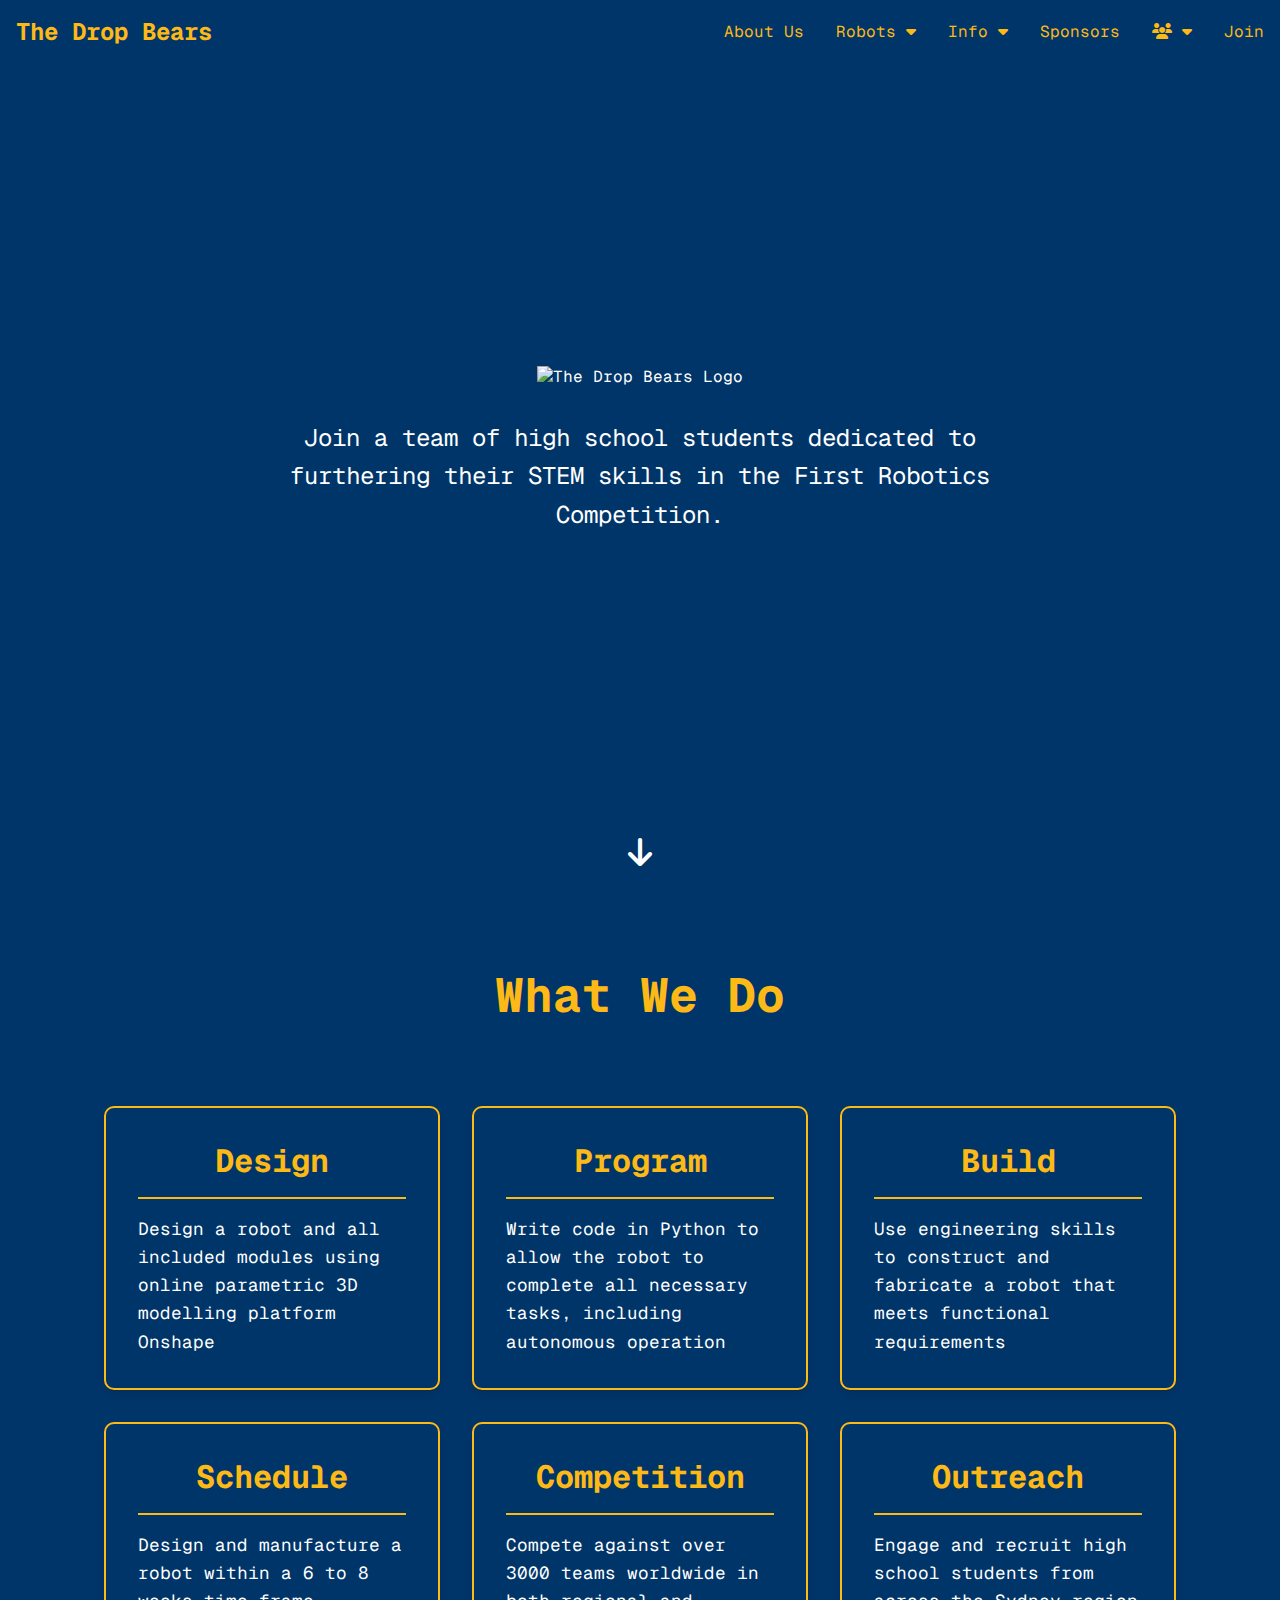
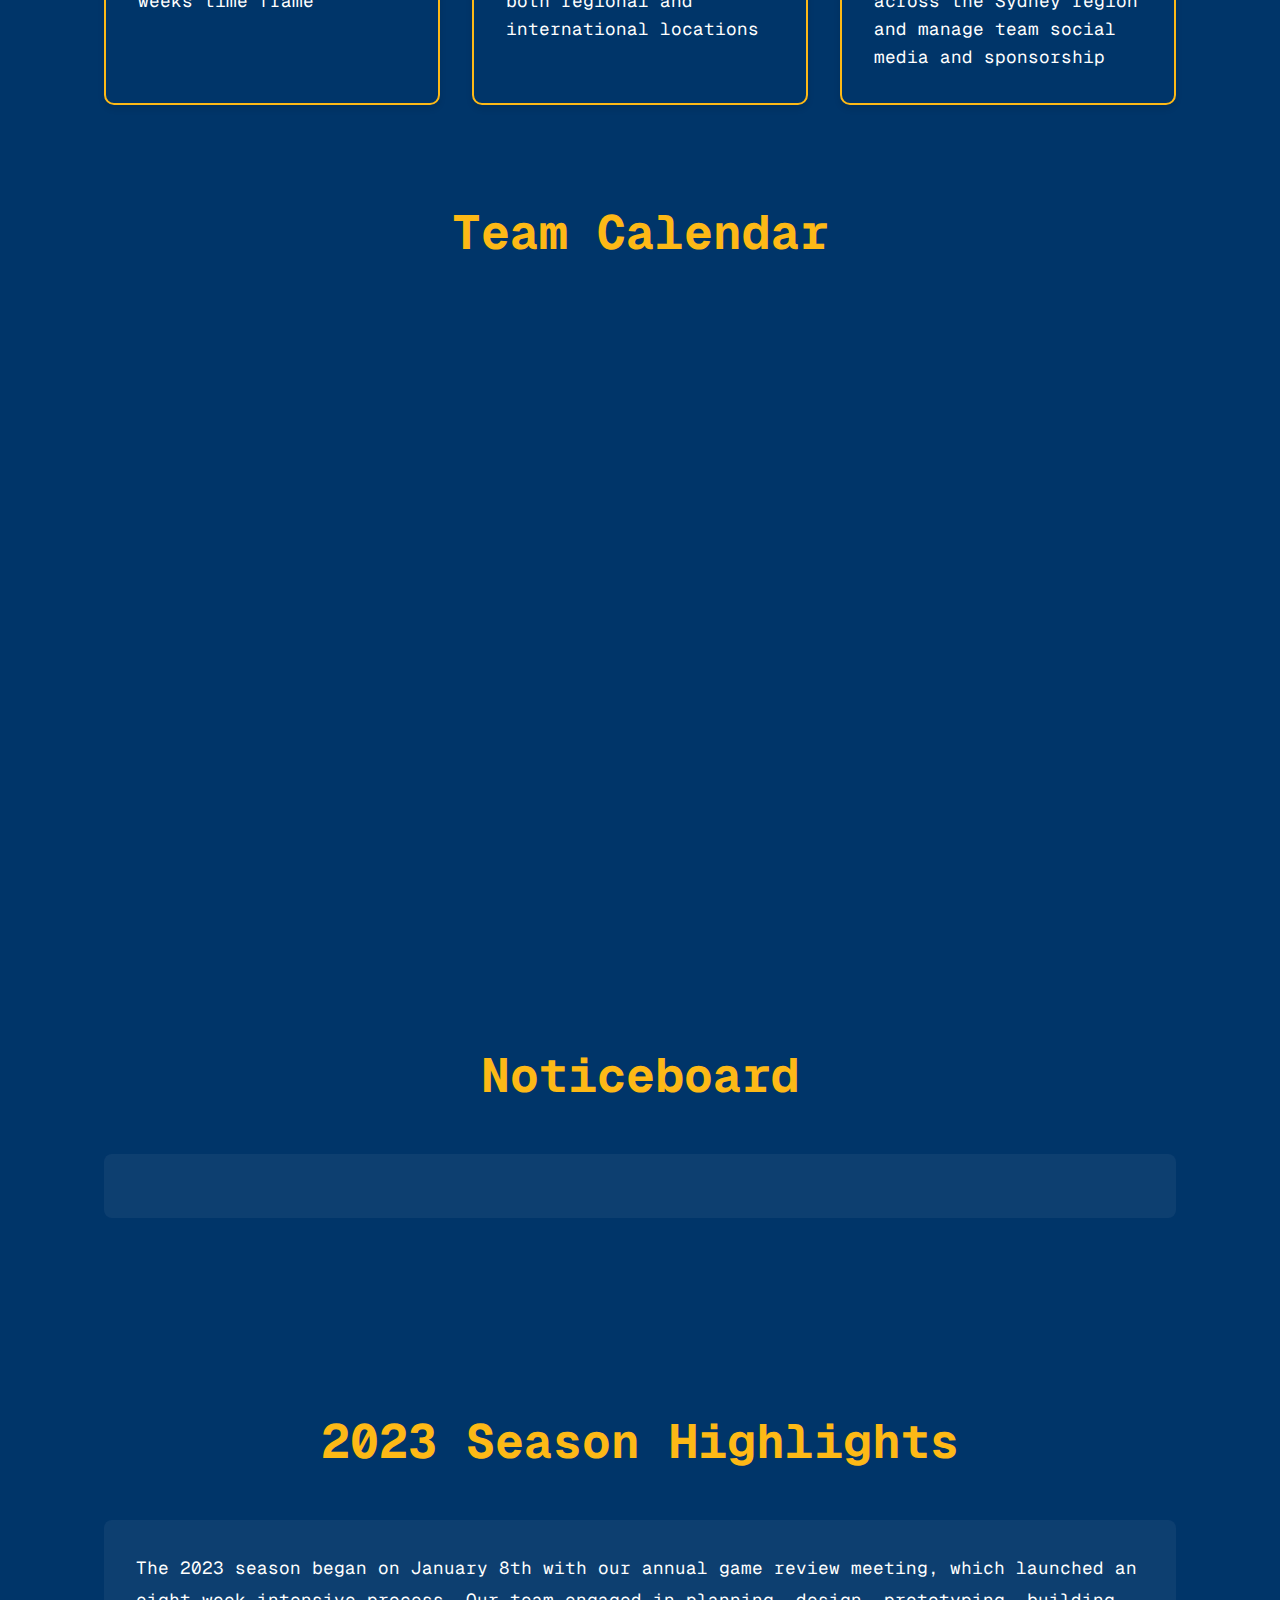
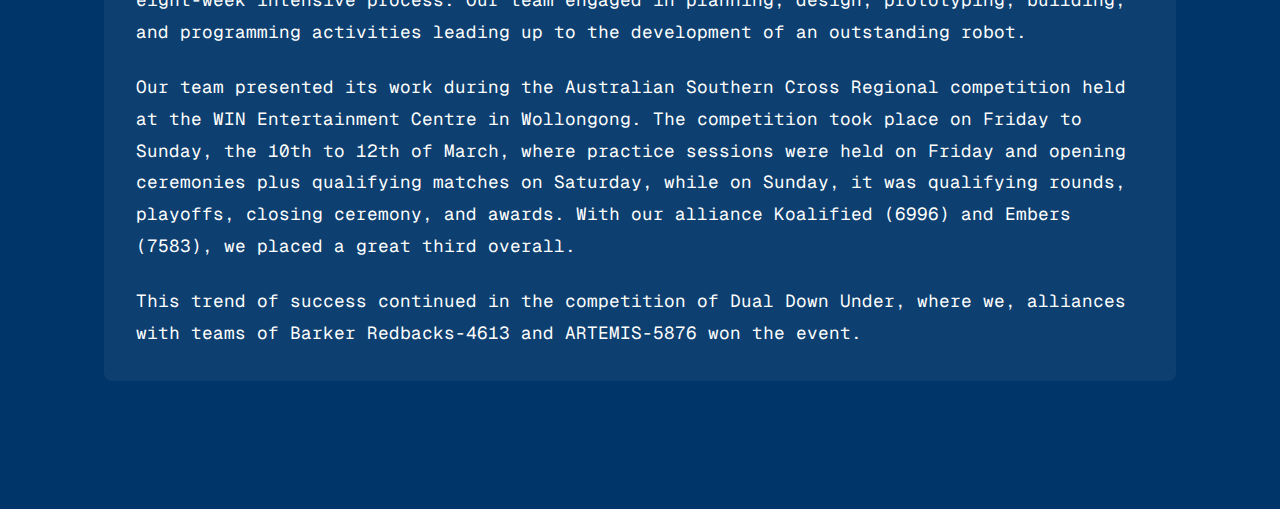
==== index.html @ f44d4fb9 "inital commit" ====
<!DOCTYPE html>
<html lang="en">
<head>
    <meta charset="UTF-8">
    <meta name="viewport" content="width=device-width, initial-scale=1.0">
    <title>The Drop Bears</title>
    <link href="https://fonts.googleapis.com/css2?family=Geist+Mono:wght@400;700&display=swap" rel="stylesheet">
    <link rel="stylesheet" href="https://cdnjs.cloudflare.com/ajax/libs/font-awesome/6.5.1/css/all.min.css">
    <link rel="stylesheet" href="styles.css">
</head>
<body>
    <nav>
        <a href="index.html" class="logo">The Drop Bears</a>
        <div class="hamburger">
            <span></span>
            <span></span>
            <span></span>
        </div>
        <ul class="nav-links">
            <li><a href="about/index.html">About Us</a></li>
            <li class="dropdown">
                <a href="robots/index.html">Robots <i class="fas fa-caret-down"></i></a>
                <div class="dropdown-content">
                    <a href="robots/index.html#current">Current</a>
                    <a href="robots/index.html#2024">2024</a>
                    <a href="robots/index.html#2023">2023</a>
                    <a href="robots/index.html#2020+2021">2020 + 2021</a>
                    <a href="robots/index.html#2019">2019</a>
                    <a href="robots/index.html#2018">2018</a>
                    <a href="robots/index.html#2017">2017</a>
                    <a href="robots/index.html#earlier">Earlier Robots</a>
                </div>
            </li>
            <li class="dropdown">
                <a href="javascript:void(0)">Info <i class="fas fa-caret-down"></i></a>
                <div class="dropdown-content">
                    <a href="resources/index.html">Resources</a>
                    <a href="wiki/index.html">Wiki</a>
                    <a href="noticeboard/index.html">Noticeboard</a>
                </div>
            </li>
            <li><a href="sponsors/index.html">Sponsors</a></li>
            <li class="dropdown">
                <a href="javascript:void(0)"><i class="fa-solid fa-users"></i> <i class="fas fa-caret-down"></i></a>
                <div class="dropdown-content">
                    <a href="https://www.instagram.com/frc_thedropbears/">Instagram</a>
                    <a href="https://www.youtube.com/c/thedropbears">YouTube</a>
                    <a href="https://github.com/thedropbears">GitHub</a>
                </div>
            </li>
            <li><a href="join/index.html">Join</a></li>
        </ul>
    </nav>

    <div class="hero">
        <div class="hero-content">
            <img src="https://res.cloudinary.com/dws8o7mce/image/upload/v1731898174/drop_bears_logo_qbsgzg.png" alt="The Drop Bears Logo" class="hero-logo">
            <p class="hero-subtitle">Join a team of high school students dedicated to furthering their STEM skills in the First Robotics Competition.</p>
        </div>
        <i class="fas fa-arrow-down scroll-arrow"></i>
    </div>

    <div class="content"> 

        <section class="what-we-do">
            <h1 class="section-title">What We Do</h1>
            <div class="what-we-do-content">
            <div class="what-we-do-grid">
            <div class="what-we-do-card">
                <h2>Design</h2>
                <hr>
                <p>Design a robot and all included modules using online parametric 3D modelling platform Onshape</p>
            </div>
            
            <div class="what-we-do-card">
                <h2>Program</h2>
                <hr>
                <p>Write code in Python to allow the robot to complete all necessary tasks, including autonomous operation</p>
            </div>
            
            <div class="what-we-do-card">
                <h2>Build</h2>
                <hr>
                <p>Use engineering skills to construct and fabricate a robot that meets functional requirements</p>
            </div>
            
            <div class="what-we-do-card">
                <h2>Schedule</h2>
                <hr>
                <p>Design and manufacture a robot within a 6 to 8 weeks time frame</p>
            </div>
            
            <div class="what-we-do-card">
                <h2>Competition</h2>
                <hr>
                <p>Compete against over 3000 teams worldwide in both regional and international locations</p>
            </div>
            
            <div class="what-we-do-card">
                <h2>Outreach</h2>
                <hr>
                <p>Engage and recruit high school students from across the Sydney region and manage team social media and sponsorship</p>
            </div>
            </div>
            </div>
        </section>

        <section class="calendar">
            <h1 class="section-title">Team Calendar</h1>
            <div class="calendar-content">
            <iframe 
                    src="https://calendar.google.com/calendar/embed?height=600&amp;wkst=2&amp;bgcolor=%23666666&amp;src=thedropbears.org.au_3b909umhsnqlm1teubd6iv6s3g%40group.calendar.google.com&amp;color=%238D6F47&amp;ctz=Australia%2FSydney" 
                    style="border-width:0" width="100%" height="600" frameborder="0" scrolling="no">
            </iframe>
            </div>
        </section>

        <section class="text-box">
            <h1 class="section-title">Noticeboard</h1>
            <div class="text-content">
                <!-- add noticeboard content loader script here -->
            </div>
        </section>

        <section class="text-box">
            <h1 class="section-title">2023 Season Highlights</h1>
            <div class="text-content">
                <p>The 2023 season began on January 8th with our annual game review meeting, which launched an eight-week intensive process. Our team engaged in planning, design, prototyping, building, and programming activities leading up to the development of an outstanding robot.</p>
                
                <p>Our team presented its work during the Australian Southern Cross Regional competition held at the WIN Entertainment Centre in Wollongong. The competition took place on Friday to Sunday, the 10th to 12th of March, where practice sessions were held on Friday and opening ceremonies plus qualifying matches on Saturday, while on Sunday, it was qualifying rounds, playoffs, closing ceremony, and awards. With our alliance Koalified (6996) and Embers (7583), we placed a great third overall.</p>
                
                <p>This trend of success continued in the competition of Dual Down Under, where we, alliances with teams of Barker Redbacks-4613 and ARTEMIS-5876 won the event.</p>
            </div>
        </section>

    </div>

    <script>
        window.addEventListener('scroll', function() {
            const nav = document.querySelector('nav');
            const arrow = document.querySelector('.scroll-arrow');
            
            if (window.scrollY > 50) {
                nav.classList.add('scrolled');
                arrow.classList.add('hidden');
            } else {
                nav.classList.remove('scrolled');
                arrow.classList.remove('hidden');
            }
        });

        document.querySelector('.scroll-arrow').addEventListener('click', function() {
            document.querySelector('.content').scrollIntoView({ behavior: 'smooth' });
        });

        // Add hamburger menu functionality
        const hamburger = document.querySelector('.hamburger');
        const navLinks = document.querySelector('.nav-links');

        hamburger.addEventListener('click', () => {
            hamburger.classList.toggle('active');
            navLinks.classList.toggle('active');
        });

        // Close menu when clicking outside
        document.addEventListener('click', (e) => {
            if (!hamburger.contains(e.target) && !navLinks.contains(e.target)) {
                hamburger.classList.remove('active');
                navLinks.classList.remove('active');
            }
        });

        // Close menu when clicking a link
        navLinks.querySelectorAll('a').forEach(link => {
            link.addEventListener('click', () => {
                hamburger.classList.remove('active');
                navLinks.classList.remove('active');
            });
        });
    </script>

</body>
</html>
---- styles.css ----
:root {
    --primary-bg: #003569;
    --accent-color: #FdB916;
}


* {
    margin: 0;
    padding: 0;
    box-sizing: border-box;
    font-family: 'Geist Mono', monospace;
}

body {
    background-color: var(--primary-bg);
    color: white;
}

/* Navigation Styles */
nav {
    background-color: var(--primary-bg);
    padding: 1rem;
    display: flex;
    justify-content: space-between;
    align-items: center;
    position: fixed;
    width: 100%;
    top: 0;
    z-index: 1000;
}

.logo {
    color: var(--accent-color);
    font-size: 1.5rem;
    font-weight: bold;
    text-decoration: none;
}

.nav-links {
    display: flex;
    gap: 2rem;
    list-style: none;
}

.nav-links a {
    color: var(--accent-color);
    text-decoration: none;
    transition: opacity 0.3s;
}

/* Content Wrapper */
.content-wrapper {
    padding: 6rem 2rem 2rem;
    max-width: 1200px;
    margin: 0 auto;
}

/* Form Styles */
.form-group {
    margin-bottom: 1rem;
}

input, select, textarea {
    width: 100%;
    padding: 0.5rem;
    margin-top: 0.5rem;
    background: #2a365a;
    border: 1px solid var(--accent-color);
    color: white;
}

button {
    background: var(--accent-color);
    color: var(--primary-bg);
    padding: 0.5rem 1rem;
    border: none;
    cursor: pointer;
}

/* Links */
a {
    color: var(--accent-color);
    text-decoration: none;
}

/* Sections */
section {
    margin-bottom: 2rem;
}

h1, h2 {
    margin-bottom: 1rem;
}

/* Grid Layout */
.what-we-do-grid {
    display: grid;
    grid-template-columns: repeat(auto-fit, minmax(300px, 1fr));
    gap: 2rem;
    padding: 2rem;
    max-width: 1400px;
    margin: 0 auto;
}

.what-we-do-card {
    background: var(--primary-bg);
    padding: 2rem;
    border-radius: 10px;
    border: 2px solid var(--accent-color);
    box-shadow: 0 4px 6px rgba(0, 0, 0, 0.1);
    transition: transform 0.3s ease;
}

.what-we-do-card h2 {
    color: var(--accent-color);
    font-size: 2rem;
    margin-bottom: 1rem;
    text-align: center;
}

.what-we-do-card hr {
    border: none;
    height: 2px;
    background-color: var(--accent-color);
    margin: 1rem 0;
}

.what-we-do-card p {
    font-size: 1.1rem;
    line-height: 1.6;
}

/* Add main heading style */
.section-title {
    color: var(--accent-color);
    font-size: 3rem;
    text-align: center;
    margin-bottom: 3rem;
    padding-top: 2rem;
}

/* Bouncing Arrow */
.scroll-arrow {
    position: absolute;
    bottom: 2rem;
    left: 50%;
    transform: translateX(-50%);
    color: white;
    font-size: 2rem;
    animation: bounce 2s infinite;
    cursor: pointer;
    transition: opacity 0.3s ease;
}

@keyframes bounce {
    0%, 20%, 50%, 80%, 100% {
        transform: translateY(0) translateX(-50%);
    }
    40% {
        transform: translateY(-30px) translateX(-50%);
    }
    60% {
        transform: translateY(-15px) translateX(-50%);
    }
}

.scroll-arrow.hidden {
    opacity: 0;
}

/* Team Grid Styles */
.team-grid {
    display: grid;
    grid-template-columns: repeat(2, 1fr);
    gap: 2rem;
    margin: 2rem 0;
}

.team-card {
    padding: 2rem;
    border: 2px solid var(--accent-color);
    border-radius: 8px;
}

.team-card h3 {
    color: var(--accent-color);
    font-size: 1.8rem;
    margin-bottom: 1.5rem;
    text-align: center;
}

.team-card ul {
    list-style-position: inside;
    margin: 1rem 0;
}

.team-card li {
    margin-bottom: 0.5rem;
    line-height: 1.6;
}

.team-card p {
    margin-bottom: 1rem;
    line-height: 1.6;
}

.team-box {
    display: flex;
    flex-direction: column;
}

/* Dropdown styles */
.dropdown {
    position: relative;
}

.dropdown-content {
    display: none;
    position: absolute;
    background-color: var(--primary-bg);
    min-width: 160px;
    box-shadow: 0 8px 16px rgba(0,0,0,0.2);
    z-index: 1;
    border: 1px solid var(--accent-color);
}

.dropdown-content a {
    color: var(--accent-color);
    padding: 12px 16px;
    display: block;
    text-decoration: none;
}

.dropdown-content a:hover {
    background-color: #2a365a;
}

.dropdown:hover .dropdown-content {
    display: block;
}

/* Hero Section */
.hero {
    height: 100vh;
    position: relative;
    display: flex;
    justify-content: center;
    align-items: center;
    text-align: center;
}

.hero::before {
    content: '';
    position: absolute;
    top: 0;
    left: 0;
    width: 100%;
    height: 100%;
    background-image: url('https://res.cloudinary.com/dws8o7mce/image/upload/v1731896207/Southern_Cross_Team_Photo_2023_tsqotb.jpg');
    background-size: cover;
    background-position: center;
    filter: blur(8px);
    -webkit-filter: blur(8px);
    z-index: -1;
}

.hero-content {
    z-index: 1;
    padding: 2rem;
}

.hero-title {
    font-size: 4.5rem;
    color: white;
    margin-bottom: 1.5rem;
    font-weight: bold;
}

.hero-subtitle {
    font-size: 1.5rem;
    color: white;
    max-width: 800px;
    line-height: 1.6;
}

/* Content Section */
.content {
    padding: 2rem;
    max-width: 1200px;
    margin: 0 auto;
}

/* Hero Logo */
.hero-logo {
    max-width: 500px;
    width: 100%;
    height: auto;
    margin-bottom: 2rem;
}

/* Navigation hover effect */
.nav-links a:hover {
    opacity: 0.8;
}

/* Navigation shadow on scroll */
nav.scrolled {
    box-shadow: 0 2px 10px rgba(0,0,0,0.3);
}

/* Season Highlights Section */
.text-box {
    padding: 4rem 2rem;
    max-width: 1200px;
    margin: 0 auto;
}

.text-content, .leadership-content {
    background-color: rgba(255, 255, 255, 0.05);
    padding: 2rem;
    border-radius: 8px;
    margin: 2rem 0;
}

.text-content p, .leadership-content p {
    margin-bottom: 1.5rem;
    line-height: 1.8;
    font-size: 1.1rem;
}

.text-content p:last-child, .leadership-content p:last-child {
    margin-bottom: 0;
}

.section-subtitle {
    color: var(--accent-color);
    font-size: 2rem;
    margin: 3rem 0 1.5rem;
}

.google-form-container {
    width: 100%;
    max-width: 640px;
    margin: 0 auto;
    padding: 20px 0;
}

.google-form-container iframe {
    width: 100%;
    max-width: 640px;
    margin: 0 auto;
    display: block;
}

/* Hamburger Menu Styles */
.hamburger {
    display: none;
    flex-direction: column;
    cursor: pointer;
    padding: 10px;
}

.hamburger span {
    width: 25px;
    height: 3px;
    background-color: var(--accent-color);
    margin: 2px 0;
    transition: 0.4s;
}

/* Mobile Navigation Styles */
@media screen and (max-width: 768px) {
    .hamburger {
        display: flex;
    }

    .nav-links {
        display: none;
        position: absolute;
        top: 100%;
        left: 0;
        right: 0;
        flex-direction: column;
        background-color: var(--primary-bg);
        padding: 1rem;
        gap: 1rem;
        border-top: 1px solid var(--accent-color);
    }

    .nav-links.active {
        display: flex;
    }

    /* Adjust dropdown positioning for mobile */
    .dropdown-content {
        position: static;
        width: 100%;
        box-shadow: none;
        border: none;
        background-color: transparent;
        padding-left: 1rem;
    }

    .dropdown-content a {
        padding: 0.5rem 1rem;
    }

    /* Hamburger animation classes */
    .hamburger.active span:nth-child(1) {
        transform: rotate(-45deg) translate(-5px, 6px);
    }

    .hamburger.active span:nth-child(2) {
        opacity: 0;
    }

    .hamburger.active span:nth-child(3) {
        transform: rotate(45deg) translate(-5px, -6px);
    }
}

.sponsor-grid {
    display: grid;
    grid-template-columns: repeat(auto-fit, minmax(300px, 1fr));
    gap: 2rem;
    padding: 2rem 0;
}

.sponsor-card {
    background: var(--primary-bg);
    border: 2px solid var(--accent-color);
    box-shadow: none;
    border-radius: 8px;
    padding: 2rem;
}

.sponsor-card h3 {
    color: var(--accent-color);
    margin-bottom: 1rem;
}

.sponsor-card p {
    color: #ffffff;
    margin-bottom: 1rem;
    line-height: 1.6;
}

.sponsor-logo {
    background: #ffffff;
    padding: 1rem;
    border-radius: 4px;
    margin-bottom: 1.5rem;
    display: flex;
    justify-content: center;
    align-items: center;
    position: relative;
}

.sponsor-logo::after {
    content: '\f08e';  /* Font Awesome unicode for fa-up-right-from-square */
    font-family: 'Font Awesome 6 Free';
    font-weight: 900;
    position: absolute;
    top: 0.5rem;
    right: 0.5rem;
    font-size: 1rem;
    opacity: 0;
    transition: opacity 0.2s;
    color: var(--primary-bg);
}

.sponsor-logo:hover::after {
    opacity: 1;
}

.sponsor-logo img {
    max-width: 200px;
    height: auto;
    display: block;
}

.sponsor-card a {
    text-decoration: none;
    color: inherit;
    transition: opacity 0.2s;
}

.sponsor-card a:hover {
    opacity: 0.8;
}

.sponsor-card h3 a {
    color: var(--accent-color);
}

@media (min-width: 992px) {
    .sponsor-grid {
        justify-content: center;
    }
    
    .sponsor-grid:has(.sponsor-card:nth-child(1):last-child),
    .sponsor-grid:has(.sponsor-card:nth-child(2):last-child) {
        grid-template-columns: repeat(auto-fit, 300px);
    }
}
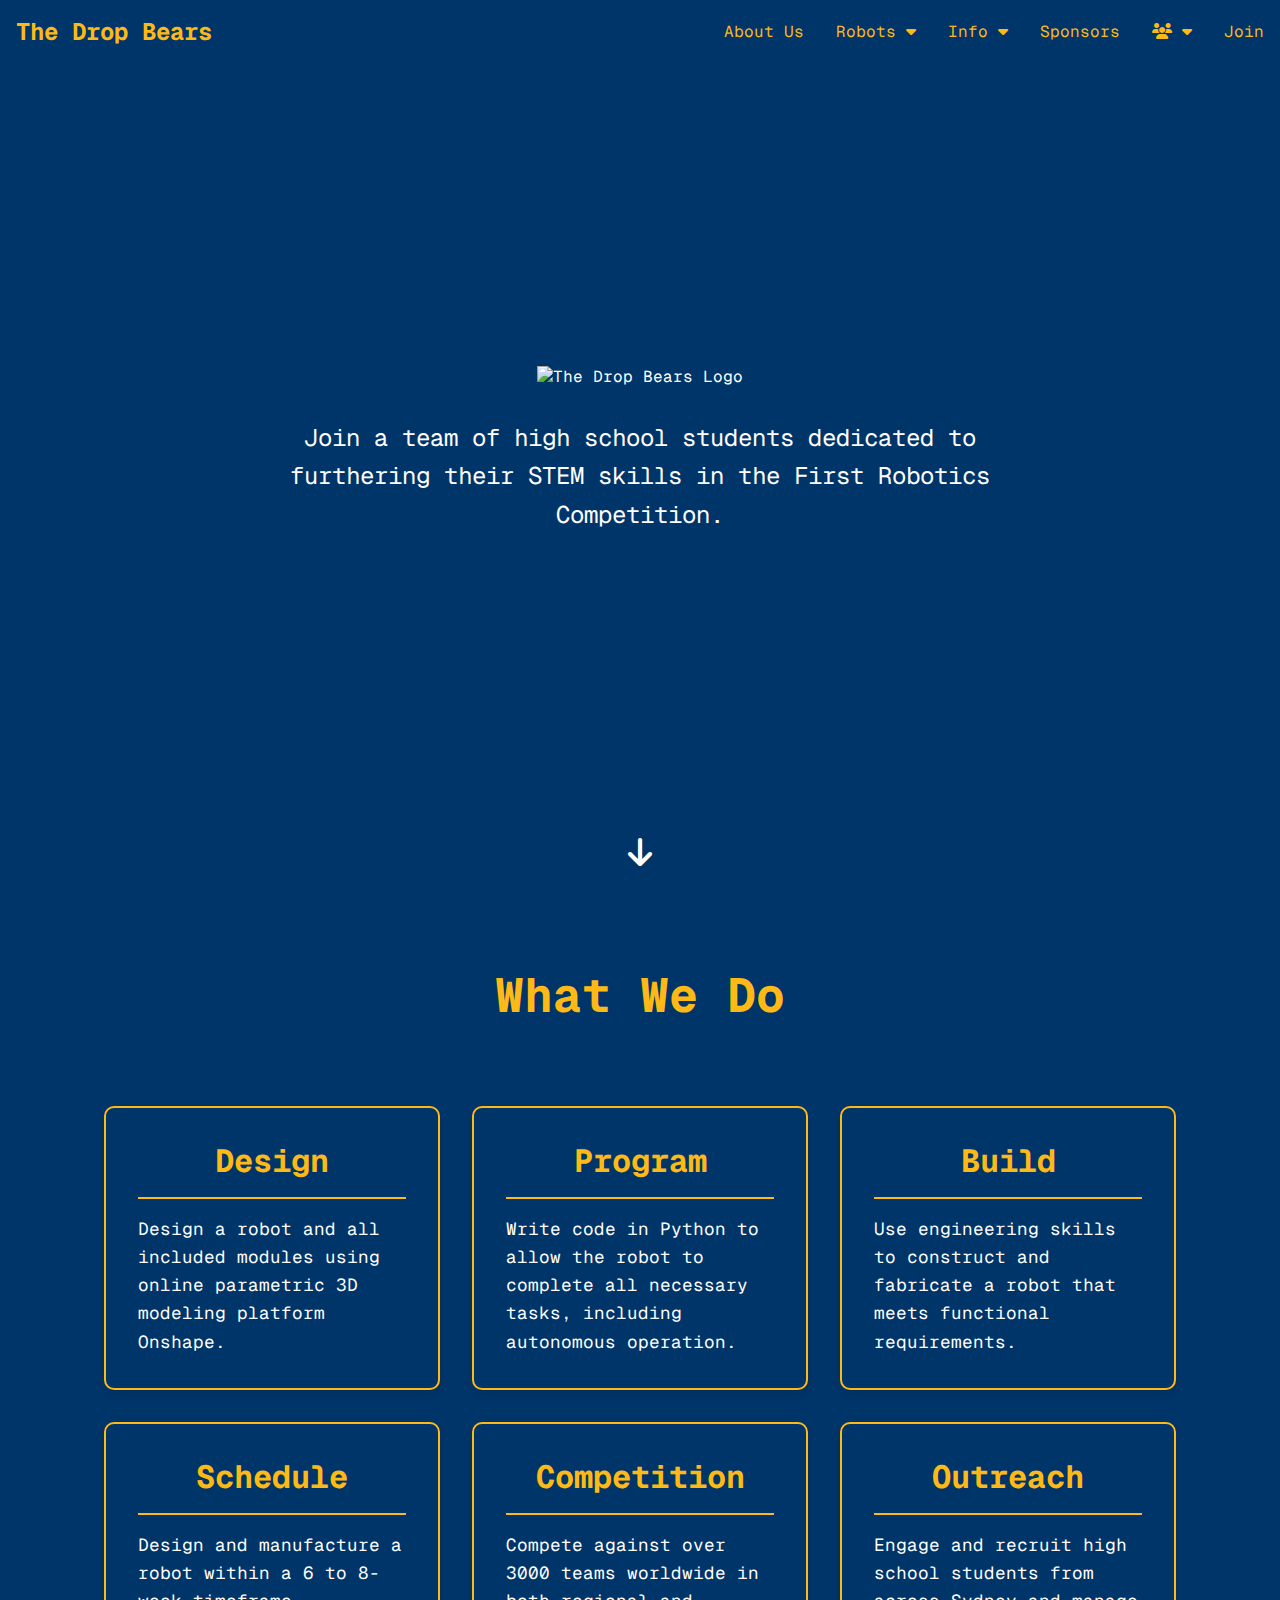
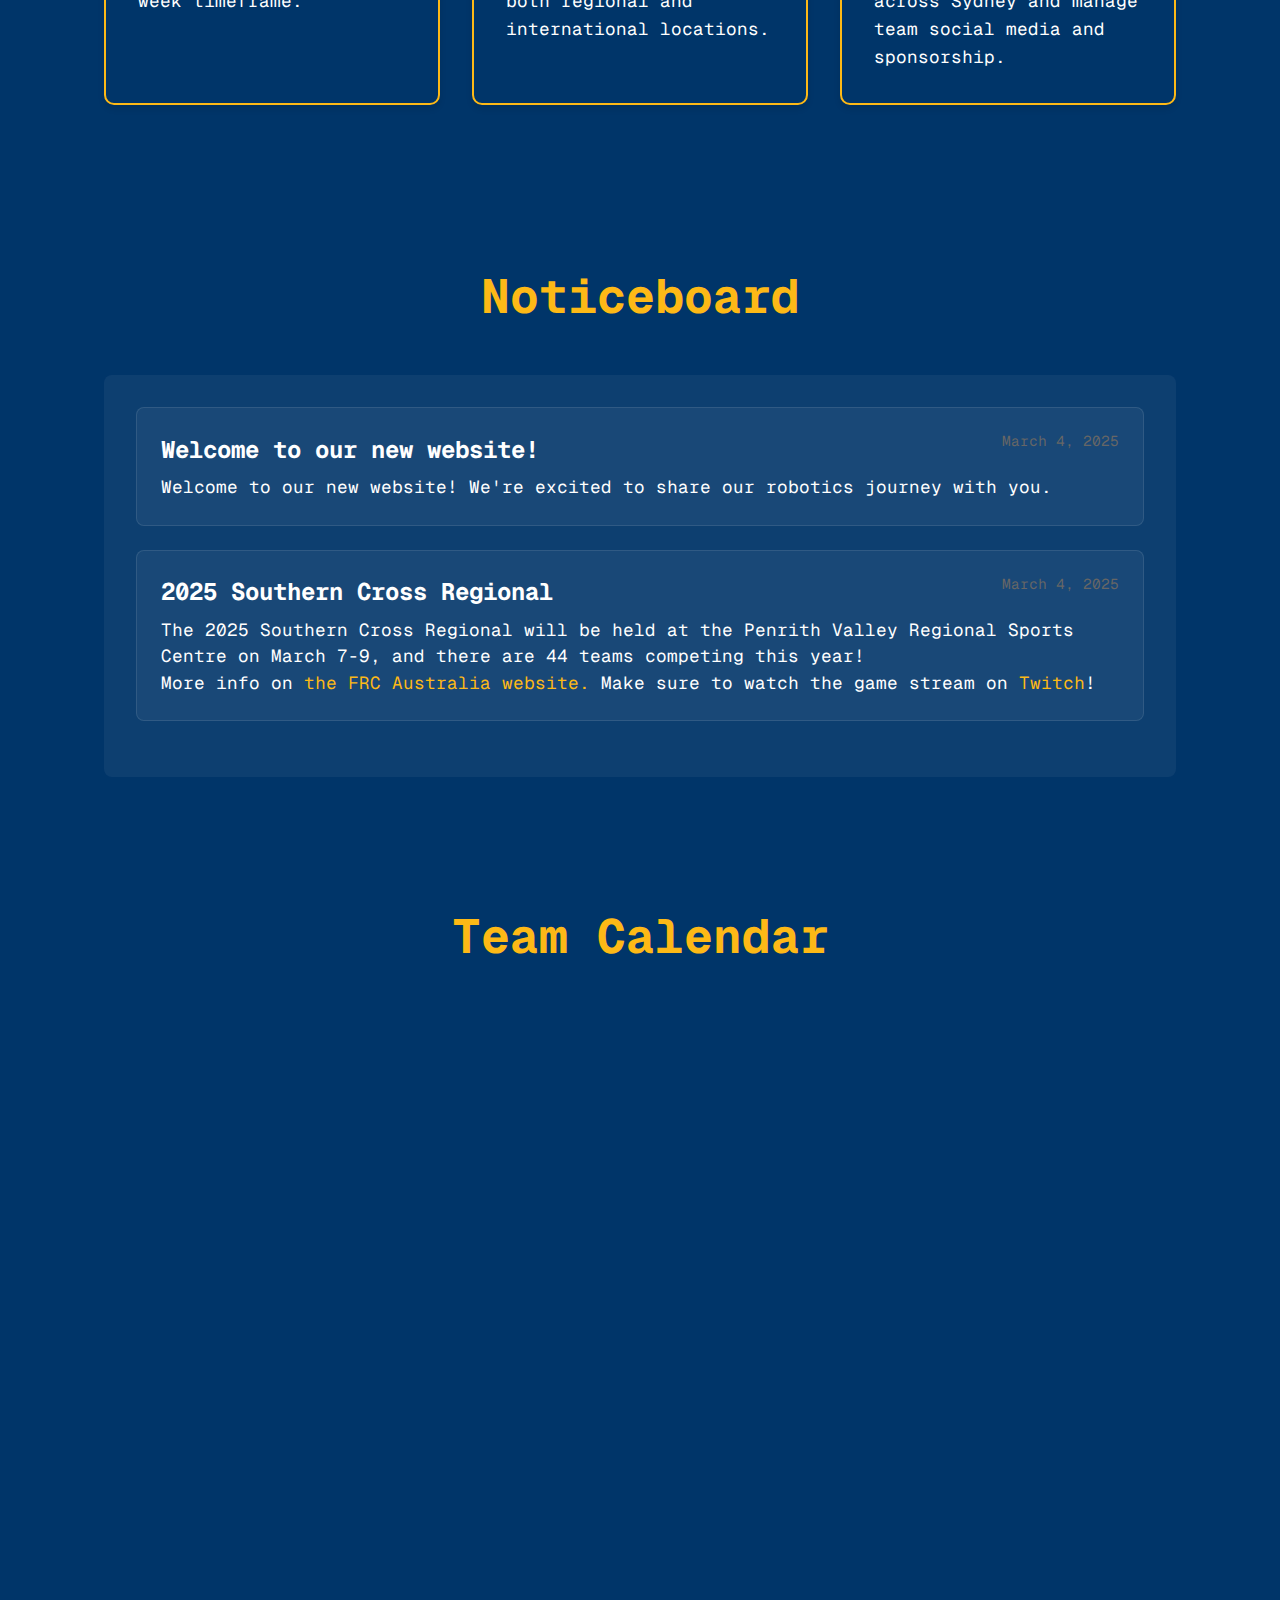
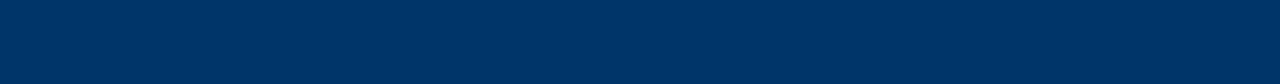
==== commit d444e655: "noticeboard work now" ====
--- a/index.html
+++ b/index.html
@@ -41,11 +41,14 @@
             </li>
             <li><a href="sponsors/index.html">Sponsors</a></li>
             <li class="dropdown">
-                <a href="javascript:void(0)"><i class="fa-solid fa-users"></i> <i class="fas fa-caret-down"></i></a>
+                <a href="javascript:void(0)">
+                    <i class="fa-solid fa-users"></i> <i class="fas fa-caret-down"></i>
+                </a>
                 <div class="dropdown-content">
                     <a href="https://www.instagram.com/frc_thedropbears/">Instagram</a>
                     <a href="https://www.youtube.com/c/thedropbears">YouTube</a>
                     <a href="https://github.com/thedropbears">GitHub</a>
+                    <a href="https://www.thebluealliance.com/team/4774">Blue Alliance</a>
                 </div>
             </li>
             <li><a href="join/index.html">Join</a></li>
@@ -54,85 +57,84 @@
 
     <div class="hero">
         <div class="hero-content">
-            <img src="https://res.cloudinary.com/dws8o7mce/image/upload/v1731898174/drop_bears_logo_qbsgzg.png" alt="The Drop Bears Logo" class="hero-logo">
-            <p class="hero-subtitle">Join a team of high school students dedicated to furthering their STEM skills in the First Robotics Competition.</p>
+            <img src="https://res.cloudinary.com/dws8o7mce/image/upload/v1731898174/drop_bears_logo_qbsgzg.png" 
+                 alt="The Drop Bears Logo" class="hero-logo">
+            <p class="hero-subtitle">
+                Join a team of high school students dedicated to furthering their STEM skills in the First Robotics Competition.
+            </p>
         </div>
         <i class="fas fa-arrow-down scroll-arrow"></i>
     </div>
 
     <div class="content"> 
-
         <section class="what-we-do">
             <h1 class="section-title">What We Do</h1>
             <div class="what-we-do-content">
-            <div class="what-we-do-grid">
-            <div class="what-we-do-card">
-                <h2>Design</h2>
-                <hr>
-                <p>Design a robot and all included modules using online parametric 3D modelling platform Onshape</p>
+                <div class="what-we-do-grid">
+                    <div class="what-we-do-card">
+                        <h2>Design</h2>
+                        <hr>
+                        <p>Design a robot and all included modules using online parametric 3D modeling platform Onshape.</p>
+                    </div>
+                    <div class="what-we-do-card">
+                        <h2>Program</h2>
+                        <hr>
+                        <p>Write code in Python to allow the robot to complete all necessary tasks, including autonomous operation.</p>
+                    </div>
+                    <div class="what-we-do-card">
+                        <h2>Build</h2>
+                        <hr>
+                        <p>Use engineering skills to construct and fabricate a robot that meets functional requirements.</p>
+                    </div>
+                    <div class="what-we-do-card">
+                        <h2>Schedule</h2>
+                        <hr>
+                        <p>Design and manufacture a robot within a 6 to 8-week timeframe.</p>
+                    </div>
+                    <div class="what-we-do-card">
+                        <h2>Competition</h2>
+                        <hr>
+                        <p>Compete against over 3000 teams worldwide in both regional and international locations.</p>
+                    </div>
+                    <div class="what-we-do-card">
+                        <h2>Outreach</h2>
+                        <hr>
+                        <p>Engage and recruit high school students from across Sydney and manage team social media and sponsorship.</p>
+                    </div>
+                </div>
             </div>
-            
-            <div class="what-we-do-card">
-                <h2>Program</h2>
-                <hr>
-                <p>Write code in Python to allow the robot to complete all necessary tasks, including autonomous operation</p>
-            </div>
-            
-            <div class="what-we-do-card">
-                <h2>Build</h2>
-                <hr>
-                <p>Use engineering skills to construct and fabricate a robot that meets functional requirements</p>
-            </div>
-            
-            <div class="what-we-do-card">
-                <h2>Schedule</h2>
-                <hr>
-                <p>Design and manufacture a robot within a 6 to 8 weeks time frame</p>
-            </div>
-            
-            <div class="what-we-do-card">
-                <h2>Competition</h2>
-                <hr>
-                <p>Compete against over 3000 teams worldwide in both regional and international locations</p>
-            </div>
-            
-            <div class="what-we-do-card">
-                <h2>Outreach</h2>
-                <hr>
-                <p>Engage and recruit high school students from across the Sydney region and manage team social media and sponsorship</p>
-            </div>
-            </div>
+        </section>
+
+        <section class="text-box">
+            <h1 class="section-title">Noticeboard</h1>
+            <div class="text-content" id="noticeboard">
+                <div class="notice">
+                    <div class="notice-header">
+                        <h2>Welcome to our new website!</h2>
+                        <div class="notice-date">March 4, 2025</div>
+                    </div>
+                    <p>Welcome to our new website! We're excited to share our robotics journey with you.</p>
+                </div>
+                <div class="notice">
+                    <div class="notice-header">
+                        <h2>2025 Southern Cross Regional</h2>
+                        <div class="notice-date">March 4, 2025</div>
+                    </div>
+                    <p>The 2025 Southern Cross Regional will be held at the Penrith Valley Regional Sports Centre on March 7-9, and there are 44 teams competing this year!</p>
+                    <p>More info on <a href="https://www.firstaustralia.org/frc-southern-cross-regional">the FRC Australia website.</a> Make sure to watch the game stream on <a href="https://www.twitch.tv/firstinspires13">Twitch</a>!</p>
+                </div>
             </div>
         </section>
 
         <section class="calendar">
             <h1 class="section-title">Team Calendar</h1>
             <div class="calendar-content">
-            <iframe 
+                <iframe 
                     src="https://calendar.google.com/calendar/embed?height=600&amp;wkst=2&amp;bgcolor=%23666666&amp;src=thedropbears.org.au_3b909umhsnqlm1teubd6iv6s3g%40group.calendar.google.com&amp;color=%238D6F47&amp;ctz=Australia%2FSydney" 
                     style="border-width:0" width="100%" height="600" frameborder="0" scrolling="no">
-            </iframe>
+                </iframe>
             </div>
         </section>
-
-        <section class="text-box">
-            <h1 class="section-title">Noticeboard</h1>
-            <div class="text-content">
-                <!-- add noticeboard content loader script here -->
-            </div>
-        </section>
-
-        <section class="text-box">
-            <h1 class="section-title">2023 Season Highlights</h1>
-            <div class="text-content">
-                <p>The 2023 season began on January 8th with our annual game review meeting, which launched an eight-week intensive process. Our team engaged in planning, design, prototyping, building, and programming activities leading up to the development of an outstanding robot.</p>
-                
-                <p>Our team presented its work during the Australian Southern Cross Regional competition held at the WIN Entertainment Centre in Wollongong. The competition took place on Friday to Sunday, the 10th to 12th of March, where practice sessions were held on Friday and opening ceremonies plus qualifying matches on Saturday, while on Sunday, it was qualifying rounds, playoffs, closing ceremony, and awards. With our alliance Koalified (6996) and Embers (7583), we placed a great third overall.</p>
-                
-                <p>This trend of success continued in the competition of Dual Down Under, where we, alliances with teams of Barker Redbacks-4613 and ARTEMIS-5876 won the event.</p>
-            </div>
-        </section>
-
     </div>
 
     <script>
@@ -153,7 +155,6 @@
             document.querySelector('.content').scrollIntoView({ behavior: 'smooth' });
         });
 
-        // Add hamburger menu functionality
         const hamburger = document.querySelector('.hamburger');
         const navLinks = document.querySelector('.nav-links');
 
@@ -162,7 +163,6 @@
             navLinks.classList.toggle('active');
         });
 
-        // Close menu when clicking outside
         document.addEventListener('click', (e) => {
             if (!hamburger.contains(e.target) && !navLinks.contains(e.target)) {
                 hamburger.classList.remove('active');
@@ -170,7 +170,6 @@
             }
         });
 
-        // Close menu when clicking a link
         navLinks.querySelectorAll('a').forEach(link => {
             link.addEventListener('click', () => {
                 hamburger.classList.remove('active');
@@ -178,6 +177,5 @@
             });
         });
     </script>
-
 </body>
 </html>
--- a/styles.css
+++ b/styles.css
@@ -502,4 +502,56 @@
     .sponsor-grid:has(.sponsor-card:nth-child(2):last-child) {
         grid-template-columns: repeat(auto-fit, 300px);
     }
+}
+
+.notice {
+    background: rgba(255, 255, 255, 0.05);
+    padding: 1.5rem;
+    margin-bottom: 1.5rem;
+    border-radius: 8px;
+    border: 1px solid rgba(255, 255, 255, 0.1);
+}
+
+.notice h2 {
+    margin: 0 0 0.5rem 0;
+    color: #ffffff;
+}
+
+.notice-date {
+    font-size: 0.9rem;
+    color: #888;
+    margin-bottom: 1rem;
+}
+
+.notice p {
+    margin: 0;
+    line-height: 1.5;
+}
+
+.loading {
+    text-align: center;
+    padding: 2rem;
+    color: #888;
+}
+
+.error {
+    color: #ff6b6b;
+    text-align: center;
+    padding: 1rem;
+}
+
+.notice-header {
+    display: flex;
+    justify-content: space-between;
+    align-items: center;
+    margin-bottom: 0.5rem;
+}
+
+.notice-header h2 {
+    margin: 0;
+}
+
+.notice-date {
+    color: #666;
+    font-size: 0.9em;
 }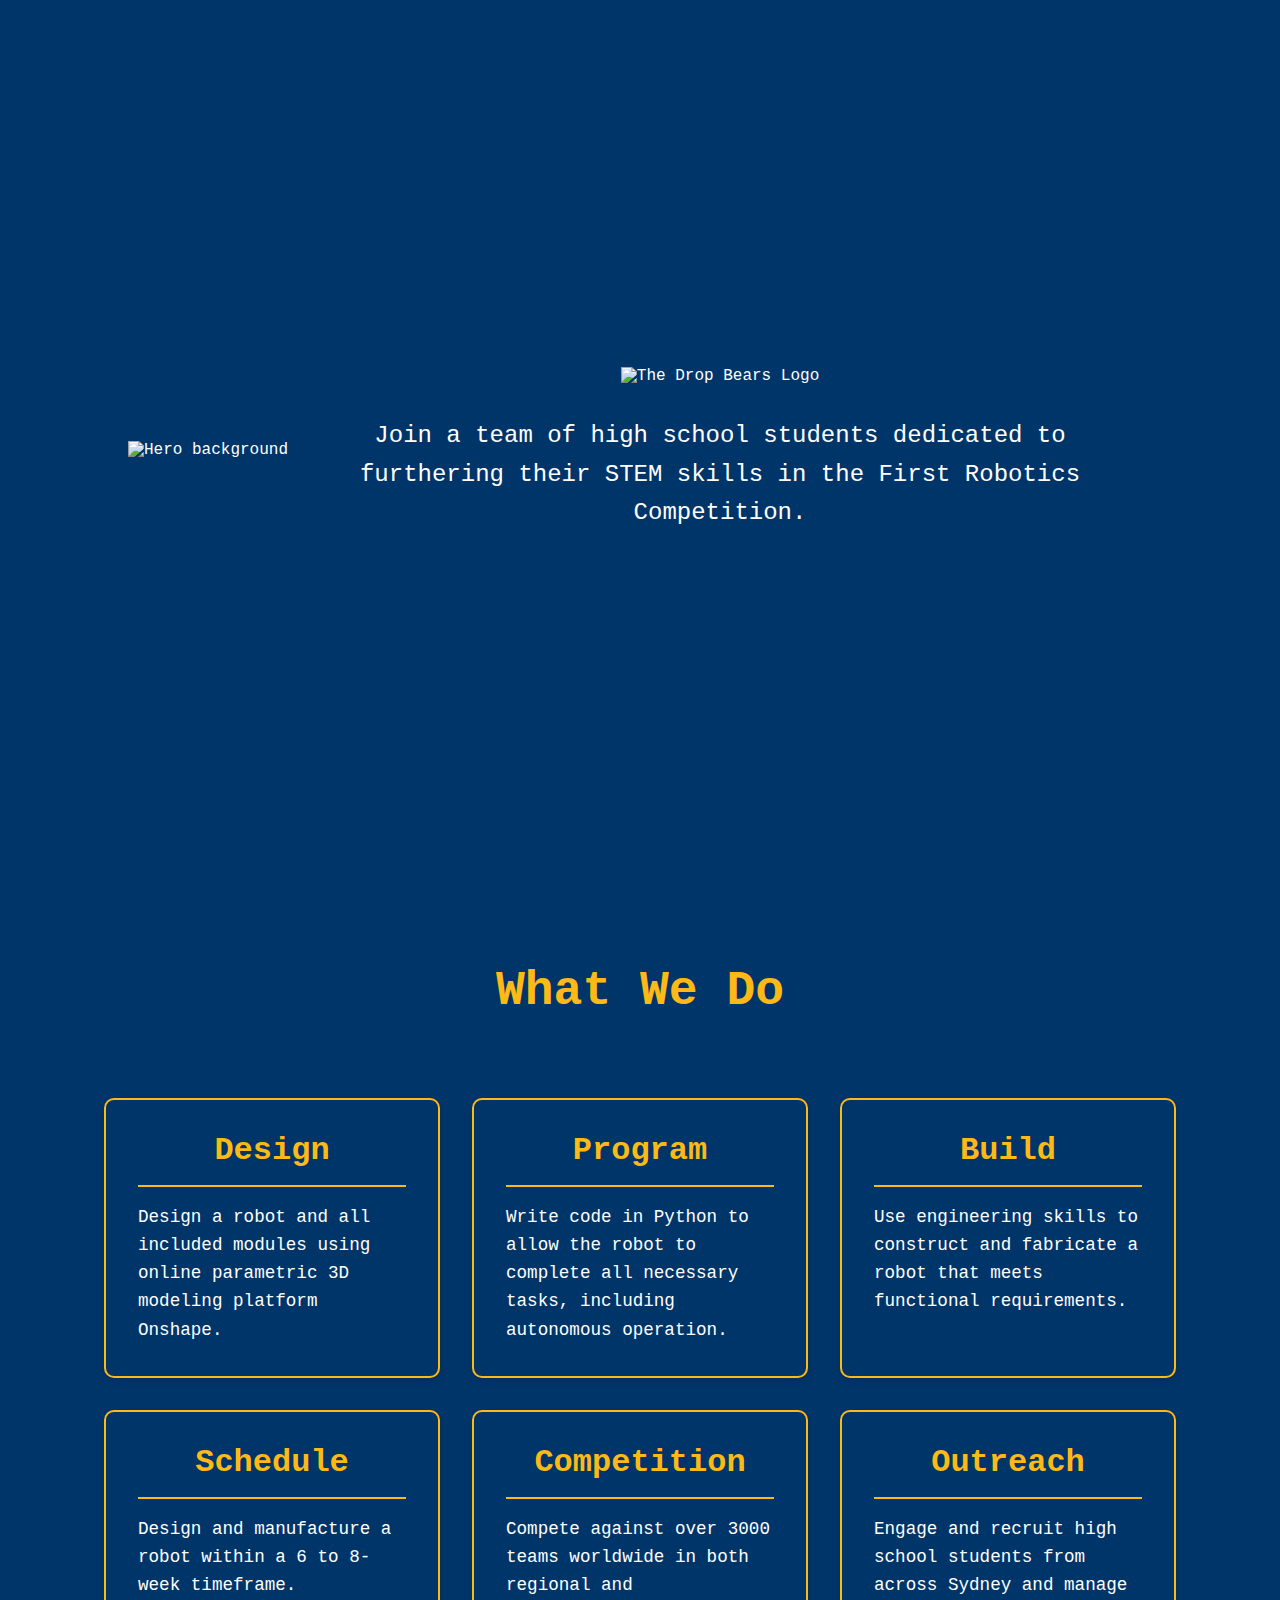
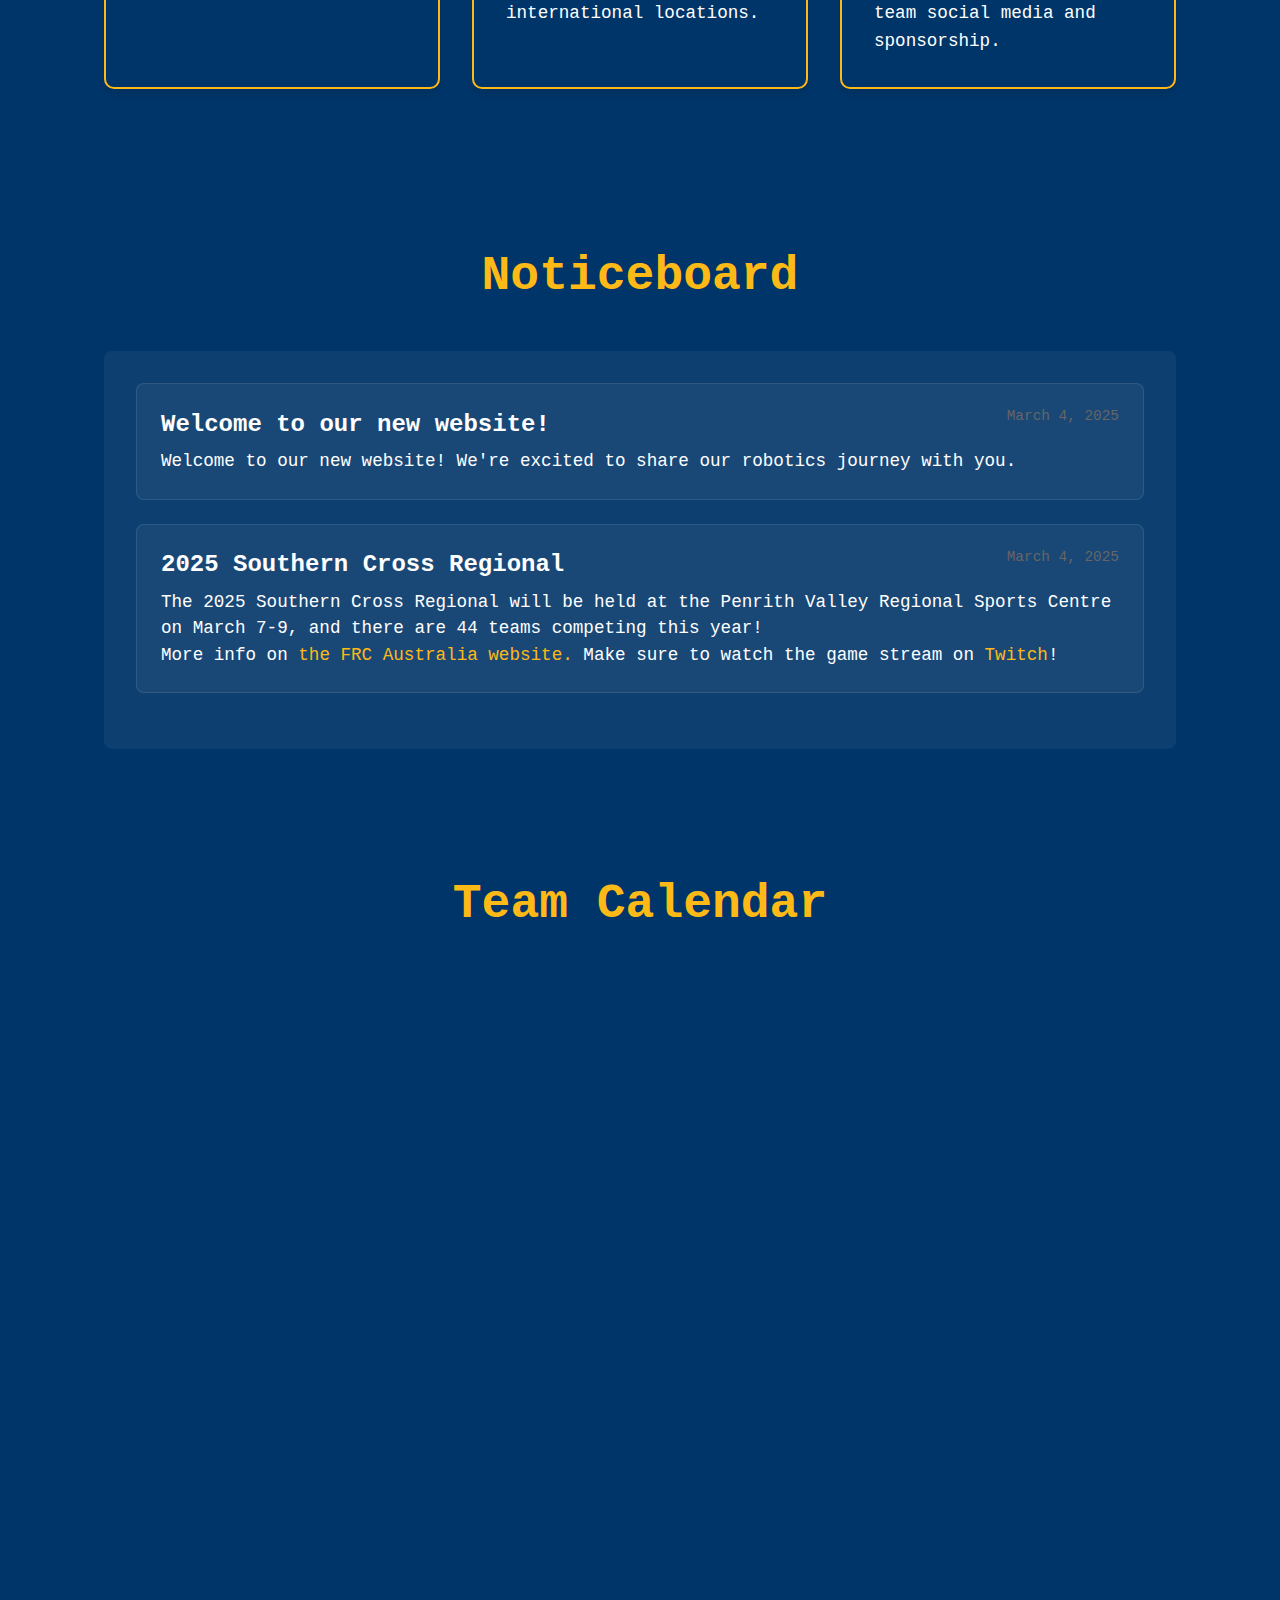
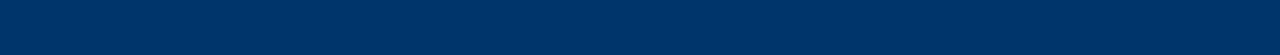
==== commit 902c2e1b: "spit js files, uploaded media, made the file tree make more sense" ====
--- a/index.html
+++ b/index.html
@@ -4,66 +4,39 @@
     <meta charset="UTF-8">
     <meta name="viewport" content="width=device-width, initial-scale=1.0">
     <title>The Drop Bears</title>
-    <link href="https://fonts.googleapis.com/css2?family=Geist+Mono:wght@400;700&display=swap" rel="stylesheet">
-    <link rel="stylesheet" href="https://cdnjs.cloudflare.com/ajax/libs/font-awesome/6.5.1/css/all.min.css">
-    <link rel="stylesheet" href="styles.css">
+    <style>
+        @font-face {
+            font-family: 'Geist Mono';
+            src: url('/fonts/GeistMono-Regular.woff2') format('woff2');
+            font-weight: 400;
+            font-style: normal;
+            font-display: swap;
+        }
+        @font-face {
+            font-family: 'Geist Mono';
+            src: url('/fonts/GeistMono-Bold.woff2') format('woff2');
+            font-weight: 700;
+            font-style: normal;
+            font-display: swap;
+        }
+    </style>
+    <link rel="stylesheet" href="/icons/phosphor-icons.css">
+    <link rel="stylesheet" href="/styles.css">
 </head>
 <body>
-    <nav>
-        <a href="index.html" class="logo">The Drop Bears</a>
-        <div class="hamburger">
-            <span></span>
-            <span></span>
-            <span></span>
-        </div>
-        <ul class="nav-links">
-            <li><a href="about/index.html">About Us</a></li>
-            <li class="dropdown">
-                <a href="robots/index.html">Robots <i class="fas fa-caret-down"></i></a>
-                <div class="dropdown-content">
-                    <a href="robots/index.html#current">Current</a>
-                    <a href="robots/index.html#2024">2024</a>
-                    <a href="robots/index.html#2023">2023</a>
-                    <a href="robots/index.html#2020+2021">2020 + 2021</a>
-                    <a href="robots/index.html#2019">2019</a>
-                    <a href="robots/index.html#2018">2018</a>
-                    <a href="robots/index.html#2017">2017</a>
-                    <a href="robots/index.html#earlier">Earlier Robots</a>
-                </div>
-            </li>
-            <li class="dropdown">
-                <a href="javascript:void(0)">Info <i class="fas fa-caret-down"></i></a>
-                <div class="dropdown-content">
-                    <a href="resources/index.html">Resources</a>
-                    <a href="wiki/index.html">Wiki</a>
-                    <a href="noticeboard/index.html">Noticeboard</a>
-                </div>
-            </li>
-            <li><a href="sponsors/index.html">Sponsors</a></li>
-            <li class="dropdown">
-                <a href="javascript:void(0)">
-                    <i class="fa-solid fa-users"></i> <i class="fas fa-caret-down"></i>
-                </a>
-                <div class="dropdown-content">
-                    <a href="https://www.instagram.com/frc_thedropbears/">Instagram</a>
-                    <a href="https://www.youtube.com/c/thedropbears">YouTube</a>
-                    <a href="https://github.com/thedropbears">GitHub</a>
-                    <a href="https://www.thebluealliance.com/team/4774">Blue Alliance</a>
-                </div>
-            </li>
-            <li><a href="join/index.html">Join</a></li>
-        </ul>
-    </nav>
+    <div id="nav-placeholder"></div>
 
     <div class="hero">
+        <div class="hero-background">
+            <img src="media/hero-background.jpg" alt="Hero background">
+        </div>
         <div class="hero-content">
-            <img src="https://res.cloudinary.com/dws8o7mce/image/upload/v1731898174/drop_bears_logo_qbsgzg.png" 
-                 alt="The Drop Bears Logo" class="hero-logo">
+            <img src="media/logo-white.png" alt="The Drop Bears Logo" class="hero-logo">
             <p class="hero-subtitle">
                 Join a team of high school students dedicated to furthering their STEM skills in the First Robotics Competition.
             </p>
         </div>
-        <i class="fas fa-arrow-down scroll-arrow"></i>
+        <i class="ph-arrow-down scroll-arrow"></i>
     </div>
 
     <div class="content"> 
@@ -137,45 +110,9 @@
         </section>
     </div>
 
-    <script>
-        window.addEventListener('scroll', function() {
-            const nav = document.querySelector('nav');
-            const arrow = document.querySelector('.scroll-arrow');
-            
-            if (window.scrollY > 50) {
-                nav.classList.add('scrolled');
-                arrow.classList.add('hidden');
-            } else {
-                nav.classList.remove('scrolled');
-                arrow.classList.remove('hidden');
-            }
-        });
-
-        document.querySelector('.scroll-arrow').addEventListener('click', function() {
-            document.querySelector('.content').scrollIntoView({ behavior: 'smooth' });
-        });
-
-        const hamburger = document.querySelector('.hamburger');
-        const navLinks = document.querySelector('.nav-links');
-
-        hamburger.addEventListener('click', () => {
-            hamburger.classList.toggle('active');
-            navLinks.classList.toggle('active');
-        });
-
-        document.addEventListener('click', (e) => {
-            if (!hamburger.contains(e.target) && !navLinks.contains(e.target)) {
-                hamburger.classList.remove('active');
-                navLinks.classList.remove('active');
-            }
-        });
-
-        navLinks.querySelectorAll('a').forEach(link => {
-            link.addEventListener('click', () => {
-                hamburger.classList.remove('active');
-                navLinks.classList.remove('active');
-            });
-        });
-    </script>
+    <script src="/src/js/navLoader.js"></script>
+    <script src="/src/js/scrollEffects.js"></script>
+    <script src="/src/js/navigation.js"></script>
+    <script src="/src/js/bouncyarrow.js"></script>
 </body>
 </html>
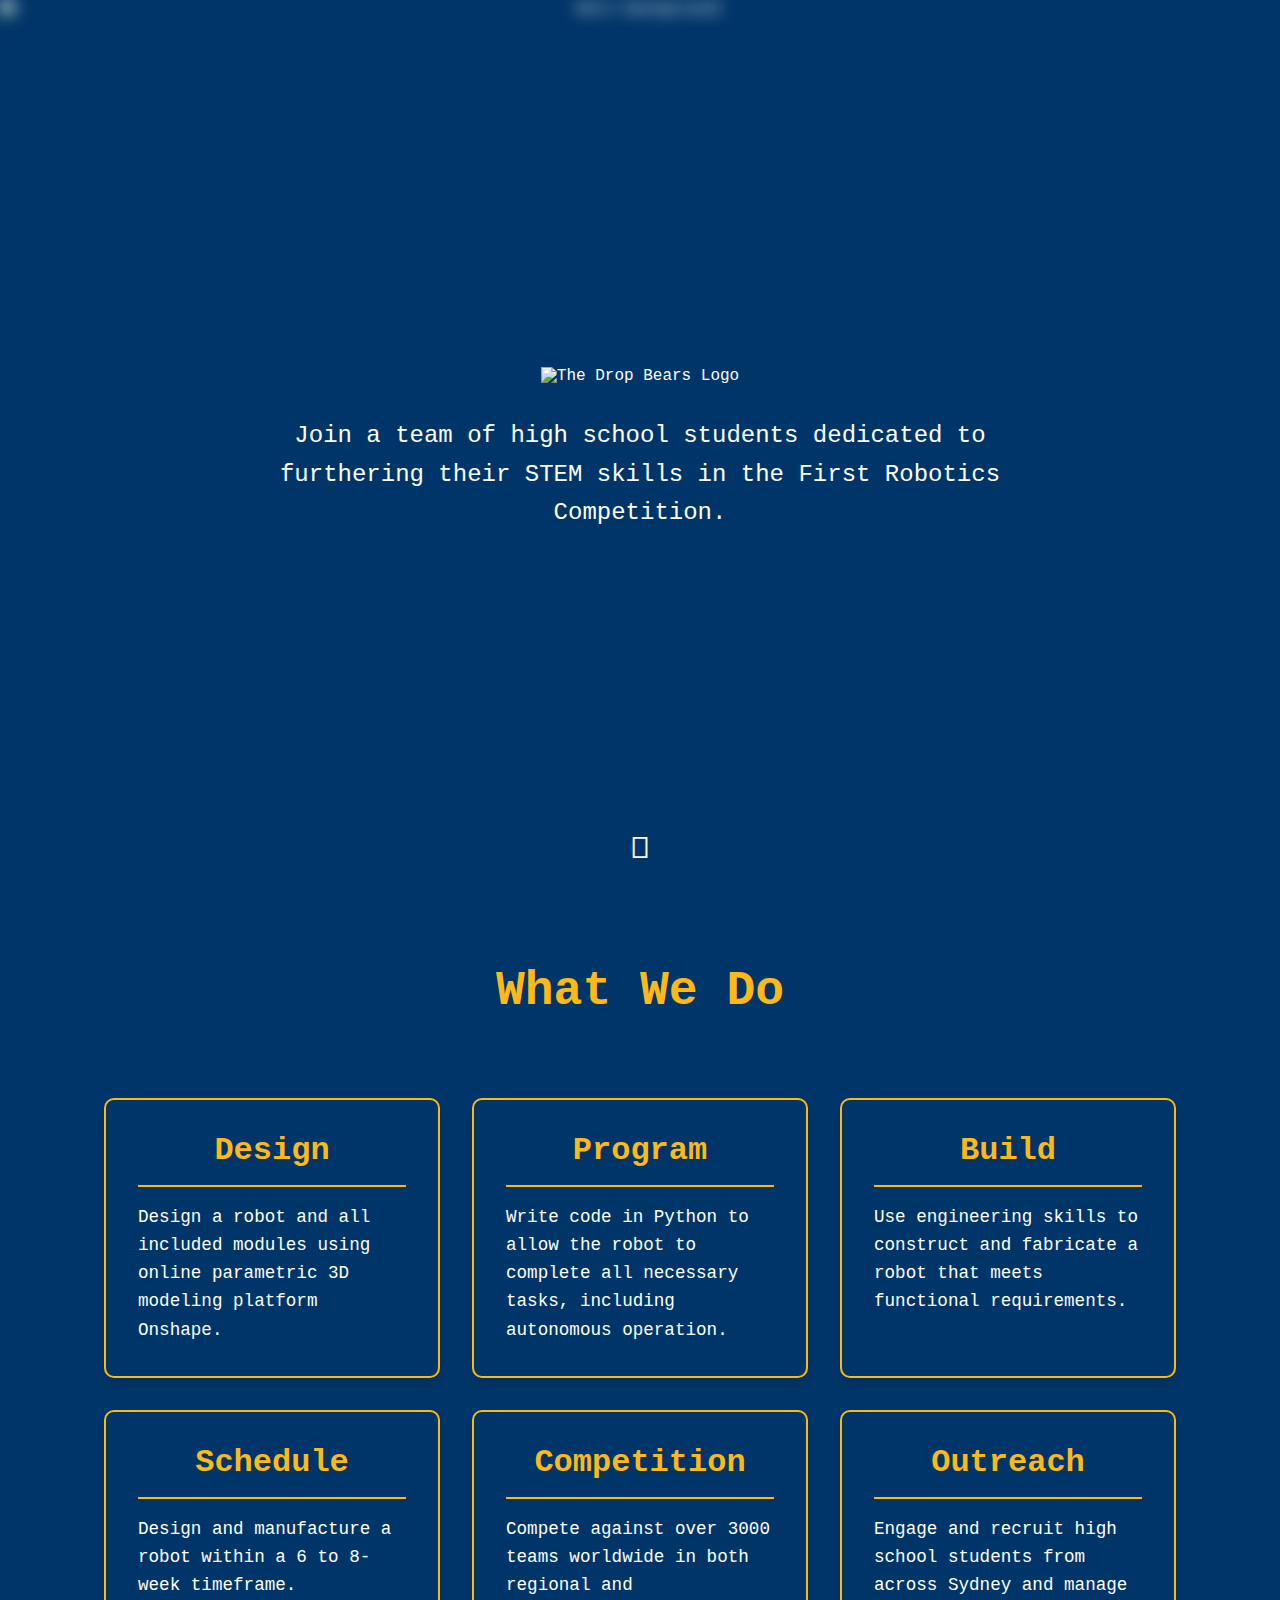
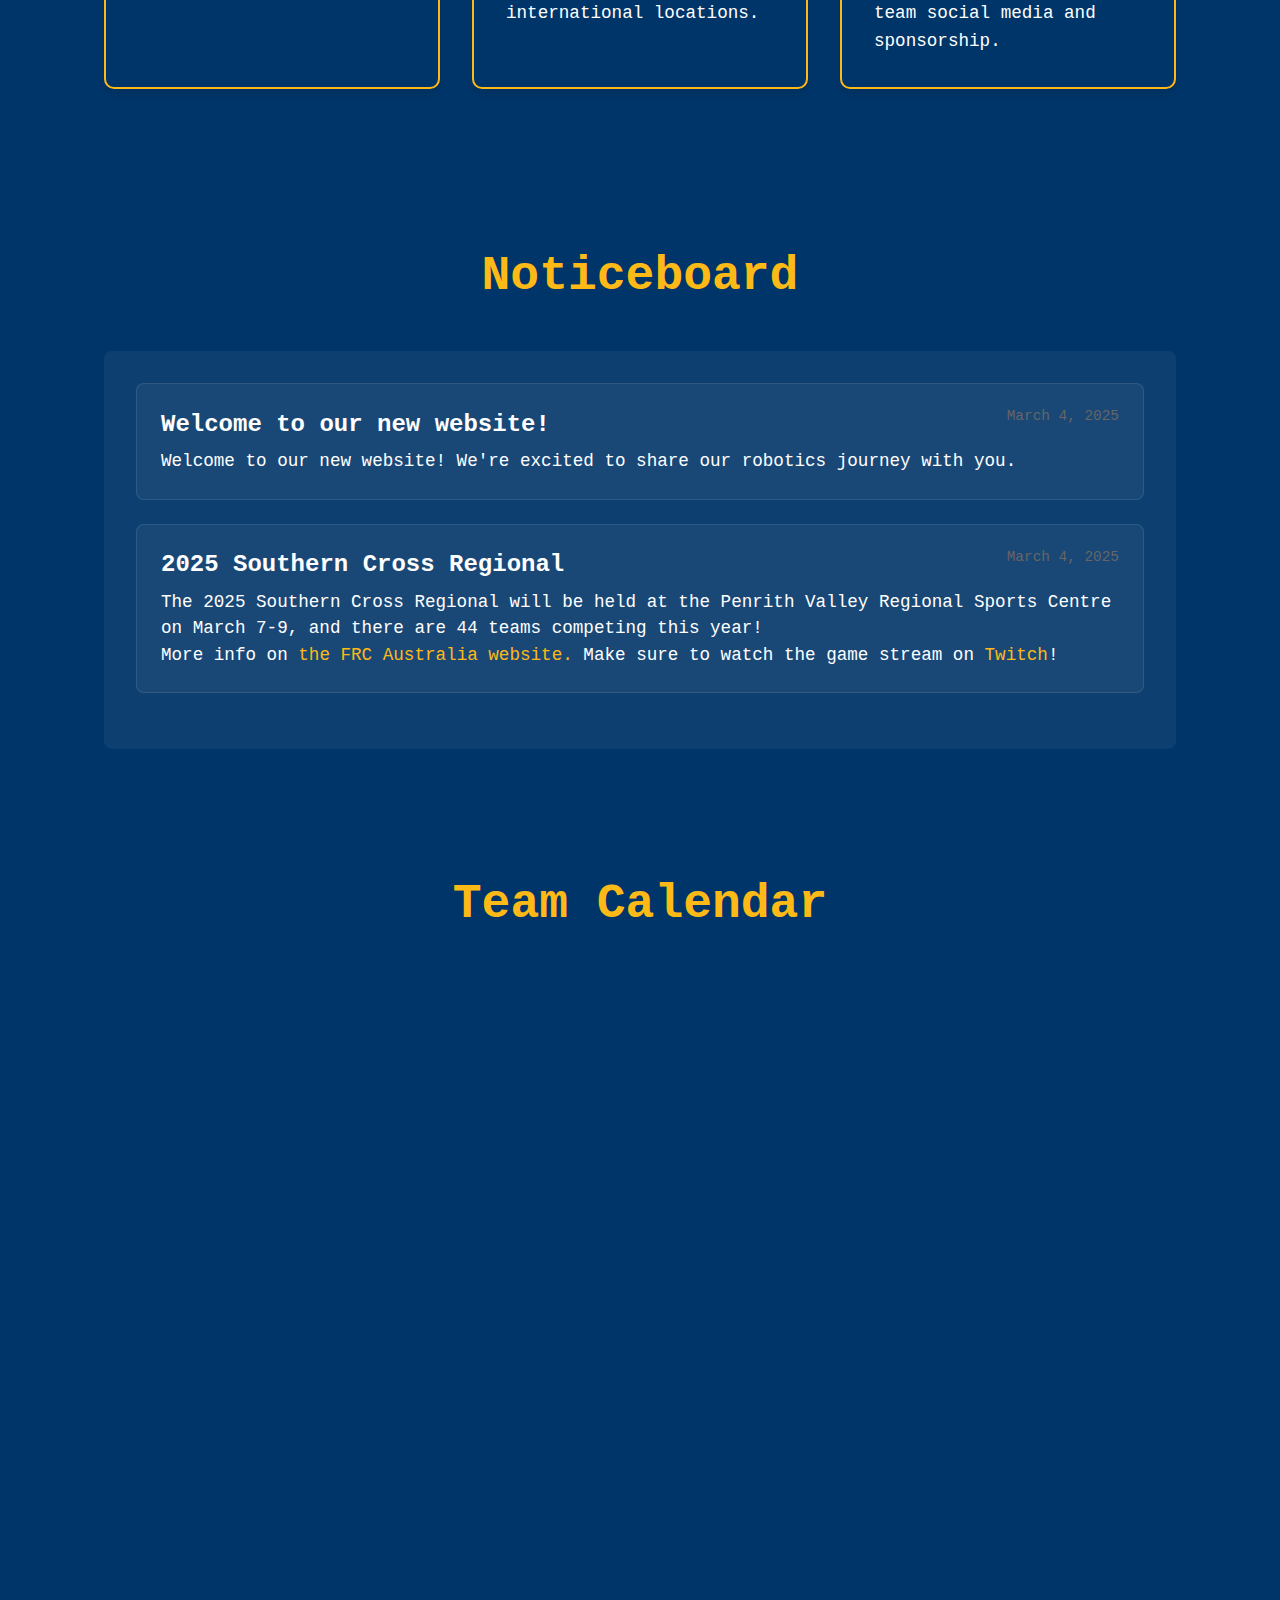
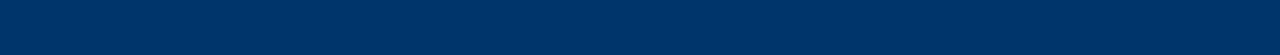
==== commit aa75d099: "easier to read file paths" ====
--- a/index.html
+++ b/index.html
@@ -4,24 +4,8 @@
     <meta charset="UTF-8">
     <meta name="viewport" content="width=device-width, initial-scale=1.0">
     <title>The Drop Bears</title>
-    <style>
-        @font-face {
-            font-family: 'Geist Mono';
-            src: url('/fonts/GeistMono-Regular.woff2') format('woff2');
-            font-weight: 400;
-            font-style: normal;
-            font-display: swap;
-        }
-        @font-face {
-            font-family: 'Geist Mono';
-            src: url('/fonts/GeistMono-Bold.woff2') format('woff2');
-            font-weight: 700;
-            font-style: normal;
-            font-display: swap;
-        }
-    </style>
-    <link rel="stylesheet" href="/icons/phosphor-icons.css">
-    <link rel="stylesheet" href="/styles.css">
+    <link rel="stylesheet" href="/src/css/phosphor-icons.css">
+    <link rel="stylesheet" href="/src/css/styles.css">
 </head>
 <body>
     <div id="nav-placeholder"></div>
--- a/src/css/phosphor-icons.css
+++ b/src/css/phosphor-icons.css
@@ -0,0 +1,185 @@
+@font-face {
+    font-family: 'Phosphor Icons';
+    src: url('phosphor-icons.woff2') format('woff2');
+    font-weight: normal;
+    font-style: normal;
+    font-display: block;
+  }
+  
+  .ph {
+    font-family: 'Phosphor Icons' !important;
+    font-style: normal;
+    font-weight: normal;
+    font-variant: normal;
+    text-transform: none;
+    line-height: 1;
+    -webkit-font-smoothing: antialiased;
+    -moz-osx-font-smoothing: grayscale;
+  }
+  
+  .ph-arrow-down:before {
+    content: "\ea4c";
+  }
+
+  /* Social Media Icons */
+  .ph-facebook-logo:before {
+    content: "\eb3e";
+  }
+  
+  .ph-instagram-logo:before {
+    content: "\ec07";
+  }
+  
+  .ph-twitter-logo:before {
+    content: "\ed9e";
+  }
+  
+  .ph-youtube-logo:before {
+    content: "\ee2b";
+  }
+  
+  .ph-linkedin-logo:before {
+    content: "\ec25";
+  }
+  
+  .ph-github-logo:before {
+    content: "\ebb0";
+  }
+  
+  /* Navigation Icons */
+  .ph-list:before {
+    content: "\ec27";
+  }
+  
+  .ph-x:before {
+    content: "\ee09";
+  }
+  
+  .ph-house:before {
+    content: "\ebf7";
+  }
+  
+  .ph-user:before {
+    content: "\eda4";
+  }
+  
+  .ph-envelope:before {
+    content: "\eb30";
+  }
+  
+  .ph-phone:before {
+    content: "\ecb3";
+  }
+  
+  /* Action Icons */
+  .ph-plus:before {
+    content: "\ecc1";
+  }
+  
+  .ph-minus:before {
+    content: "\ec5a";
+  }
+  
+  .ph-check:before {
+    content: "\ea9c";
+  }
+  
+  .ph-info:before {
+    content: "\ec03";
+  }
+  
+  .ph-warning:before {
+    content: "\edf3";
+  }
+  
+  .ph-question:before {
+    content: "\ecd9";
+  }
+  
+  .ph-calendar:before {
+    content: "\ea7e";
+  }
+  
+  .ph-clock:before {
+    content: "\eaae";
+  }
+  
+  .ph-map-pin:before {
+    content: "\ec3e";
+  }
+  
+  .ph-arrow-up:before {
+    content: "\ea5c";
+  }
+  
+  .ph-arrow-left:before {
+    content: "\ea50";
+  }
+  
+  .ph-arrow-right:before {
+    content: "\ea54";
+  }
+  
+  .ph-caret-down:before {
+    content: "\ea88";
+  }
+  
+  .ph-caret-up:before {
+    content: "\ea8c";
+  }
+  
+  .ph-caret-left:before {
+    content: "\ea89";
+  }
+  
+  .ph-caret-right:before {
+    content: "\ea8a";
+  }
+  
+  /* Document Icons */
+  .ph-file:before {
+    content: "\eb4c";
+  }
+  
+  .ph-file-pdf:before {
+    content: "\eb5e";
+  }
+  
+  .ph-download:before {
+    content: "\eb1c";
+  }
+  
+  .ph-upload:before {
+    content: "\eda2";
+  }
+  
+  /* Misc Icons */
+  .ph-gear:before {
+    content: "\eba8";
+  }
+  
+  .ph-bell:before {
+    content: "\ea6a";
+  }
+  
+  .ph-bookmark:before {
+    content: "\ea72";
+  }
+  
+  .ph-heart:before {
+    content: "\ebee";
+  }
+  
+  .ph-star:before {
+    content: "\ed47";
+  }
+  
+  .ph-magnifying-glass:before {
+    content: "\ec37";
+  }
+  
+  .ph-link:before {
+    content: "\ec21";
+  }
+
+  /* Add other icon codes as needed */--- a/src/css/styles.css
+++ b/src/css/styles.css
@@ -0,0 +1,567 @@
+:root {
+    --primary-bg: #003569;
+    --accent-color: #FdB916;
+}
+
+@font-face {
+    font-family: 'Geist Mono';
+    src: url('/fonts/GeistMono-Regular.woff2') format('woff2');
+    font-weight: 400;
+    font-style: normal;
+    font-display: swap;
+}
+@font-face {
+    font-family: 'Geist Mono';
+    src: url('/fonts/GeistMono-Bold.woff2') format('woff2');
+    font-weight: 700;
+    font-style: normal;
+    font-display: swap;
+}
+
+* {
+    margin: 0;
+    padding: 0;
+    box-sizing: border-box;
+    font-family: 'Geist Mono', monospace;
+}
+
+body {
+    background-color: var(--primary-bg);
+    color: white;
+}
+
+/* Navigation Styles */
+nav {
+    background-color: var(--primary-bg);
+    padding: 1rem;
+    display: flex;
+    justify-content: space-between;
+    align-items: center;
+    position: fixed;
+    width: 100%;
+    top: 0;
+    z-index: 1000;
+}
+
+.logo {
+    color: var(--accent-color);
+    font-size: 1.5rem;
+    font-weight: bold;
+    text-decoration: none;
+}
+
+.nav-links {
+    display: flex;
+    gap: 2rem;
+    list-style: none;
+}
+
+.nav-links a {
+    color: var(--accent-color);
+    text-decoration: none;
+    transition: opacity 0.3s;
+}
+
+/* Content Wrapper */
+.content-wrapper {
+    padding: 6rem 2rem 2rem;
+    max-width: 1200px;
+    margin: 0 auto;
+}
+
+/* Form Styles */
+.form-group {
+    margin-bottom: 1rem;
+}
+
+input, select, textarea {
+    width: 100%;
+    padding: 0.5rem;
+    margin-top: 0.5rem;
+    background: #2a365a;
+    border: 1px solid var(--accent-color);
+    color: white;
+}
+
+button {
+    background: var(--accent-color);
+    color: var(--primary-bg);
+    padding: 0.5rem 1rem;
+    border: none;
+    cursor: pointer;
+}
+
+/* Links */
+a {
+    color: var(--accent-color);
+    text-decoration: none;
+}
+
+/* Sections */
+section {
+    margin-bottom: 2rem;
+}
+
+h1, h2 {
+    margin-bottom: 1rem;
+}
+
+/* Grid Layout */
+.what-we-do-grid {
+    display: grid;
+    grid-template-columns: repeat(auto-fit, minmax(300px, 1fr));
+    gap: 2rem;
+    padding: 2rem;
+    max-width: 1400px;
+    margin: 0 auto;
+}
+
+.what-we-do-card {
+    background: var(--primary-bg);
+    padding: 2rem;
+    border-radius: 10px;
+    border: 2px solid var(--accent-color);
+    box-shadow: 0 4px 6px rgba(0, 0, 0, 0.1);
+    transition: transform 0.3s ease;
+}
+
+.what-we-do-card h2 {
+    color: var(--accent-color);
+    font-size: 2rem;
+    margin-bottom: 1rem;
+    text-align: center;
+}
+
+.what-we-do-card hr {
+    border: none;
+    height: 2px;
+    background-color: var(--accent-color);
+    margin: 1rem 0;
+}
+
+.what-we-do-card p {
+    font-size: 1.1rem;
+    line-height: 1.6;
+}
+
+/* Add main heading style */
+.section-title {
+    color: var(--accent-color);
+    font-size: 3rem;
+    text-align: center;
+    margin-bottom: 3rem;
+    padding-top: 2rem;
+}
+
+/* Bouncing Arrow */
+.scroll-arrow {
+    position: absolute;
+    bottom: 2rem;
+    left: 50%;
+    transform: translateX(-50%);
+    color: white;
+    font-size: 2rem;
+    animation: bounce 2s infinite;
+    cursor: pointer;
+    transition: opacity 0.3s ease;
+}
+
+@keyframes bounce {
+    0%, 20%, 50%, 80%, 100% {
+        transform: translateY(0) translateX(-50%);
+    }
+    40% {
+        transform: translateY(-30px) translateX(-50%);
+    }
+    60% {
+        transform: translateY(-15px) translateX(-50%);
+    }
+}
+
+.scroll-arrow.hidden {
+    opacity: 0;
+}
+
+/* Team Grid Styles */
+.team-grid {
+    display: grid;
+    grid-template-columns: repeat(2, 1fr);
+    gap: 2rem;
+    margin: 2rem 0;
+}
+
+.team-card {
+    padding: 2rem;
+    border: 2px solid var(--accent-color);
+    border-radius: 8px;
+}
+
+.team-card h3 {
+    color: var(--accent-color);
+    font-size: 1.8rem;
+    margin-bottom: 1.5rem;
+    text-align: center;
+}
+
+.team-card ul {
+    list-style-position: inside;
+    margin: 1rem 0;
+}
+
+.team-card li {
+    margin-bottom: 0.5rem;
+    line-height: 1.6;
+}
+
+.team-card p {
+    margin-bottom: 1rem;
+    line-height: 1.6;
+}
+
+.team-box {
+    display: flex;
+    flex-direction: column;
+}
+
+/* Dropdown styles */
+.dropdown {
+    position: relative;
+}
+
+.dropdown-content {
+    display: none;
+    position: absolute;
+    background-color: var(--primary-bg);
+    min-width: 160px;
+    box-shadow: 0 8px 16px rgba(0,0,0,0.2);
+    z-index: 1;
+    border: 1px solid var(--accent-color);
+}
+
+.dropdown-content a {
+    color: var(--accent-color);
+    padding: 12px 16px;
+    display: block;
+    text-decoration: none;
+}
+
+.dropdown-content a:hover {
+    background-color: #2a365a;
+}
+
+.dropdown:hover .dropdown-content {
+    display: block;
+}
+
+/* Hero Section */
+.hero {
+    height: 100vh;
+    position: relative;
+    display: flex;
+    justify-content: center;
+    align-items: center;
+    text-align: center;
+}
+
+.hero-background img {
+    position: absolute;
+    top: 0;
+    left: 0;
+    width: 100%;
+    height: 100%;
+    object-fit: cover;
+    filter: blur(8px);
+    -webkit-filter: blur(8px);
+    z-index: -1;
+}
+
+.hero-content {
+    z-index: 1;
+    padding: 2rem;
+}
+
+.hero-title {
+    font-size: 4.5rem;
+    color: white;
+    margin-bottom: 1.5rem;
+    font-weight: bold;
+}
+
+.hero-subtitle {
+    font-size: 1.5rem;
+    color: white;
+    max-width: 800px;
+    line-height: 1.6;
+}
+
+/* Content Section */
+.content {
+    padding: 2rem;
+    max-width: 1200px;
+    margin: 0 auto;
+}
+
+/* Hero Logo */
+.hero-logo {
+    max-width: 500px;
+    width: 100%;
+    height: auto;
+    margin-bottom: 2rem;
+}
+
+/* Navigation hover effect */
+.nav-links a:hover {
+    opacity: 0.8;
+}
+
+/* Navigation shadow on scroll */
+nav.scrolled {
+    box-shadow: 0 2px 10px rgba(0,0,0,0.3);
+}
+
+/* Season Highlights Section */
+.text-box {
+    padding: 4rem 2rem;
+    max-width: 1200px;
+    margin: 0 auto;
+}
+
+.text-content, .leadership-content {
+    background-color: rgba(255, 255, 255, 0.05);
+    padding: 2rem;
+    border-radius: 8px;
+    margin: 2rem 0;
+}
+
+.text-content p, .leadership-content p {
+    margin-bottom: 1.5rem;
+    line-height: 1.8;
+    font-size: 1.1rem;
+}
+
+.text-content p:last-child, .leadership-content p:last-child {
+    margin-bottom: 0;
+}
+
+.section-subtitle {
+    color: var(--accent-color);
+    font-size: 2rem;
+    margin: 3rem 0 1.5rem;
+}
+
+.google-form-container {
+    width: 100%;
+    max-width: 640px;
+    margin: 0 auto;
+    padding: 20px 0;
+}
+
+.google-form-container iframe {
+    width: 100%;
+    max-width: 640px;
+    margin: 0 auto;
+    display: block;
+}
+
+/* Hamburger Menu Styles */
+.hamburger {
+    display: none;
+    flex-direction: column;
+    cursor: pointer;
+    padding: 10px;
+}
+
+.hamburger span {
+    width: 25px;
+    height: 3px;
+    background-color: var(--accent-color);
+    margin: 2px 0;
+    transition: 0.4s;
+}
+
+/* Mobile Navigation Styles */
+@media screen and (max-width: 768px) {
+    .hamburger {
+        display: flex;
+    }
+
+    .nav-links {
+        display: none;
+        position: absolute;
+        top: 100%;
+        left: 0;
+        right: 0;
+        flex-direction: column;
+        background-color: var(--primary-bg);
+        padding: 1rem;
+        gap: 1rem;
+        border-top: 1px solid var(--accent-color);
+    }
+
+    .nav-links.active {
+        display: flex;
+    }
+
+    /* Adjust dropdown positioning for mobile */
+    .dropdown-content {
+        position: static;
+        width: 100%;
+        box-shadow: none;
+        border: none;
+        background-color: transparent;
+        padding-left: 1rem;
+    }
+
+    .dropdown-content a {
+        padding: 0.5rem 1rem;
+    }
+
+    /* Hamburger animation classes */
+    .hamburger.active span:nth-child(1) {
+        transform: rotate(-45deg) translate(-5px, 6px);
+    }
+
+    .hamburger.active span:nth-child(2) {
+        opacity: 0;
+    }
+
+    .hamburger.active span:nth-child(3) {
+        transform: rotate(45deg) translate(-5px, -6px);
+    }
+}
+
+.sponsor-grid {
+    display: grid;
+    grid-template-columns: repeat(auto-fit, minmax(300px, 1fr));
+    gap: 2rem;
+    padding: 2rem 0;
+}
+
+.sponsor-card {
+    background: var(--primary-bg);
+    border: 2px solid var(--accent-color);
+    box-shadow: none;
+    border-radius: 8px;
+    padding: 2rem;
+}
+
+.sponsor-card h3 {
+    color: var(--accent-color);
+    margin-bottom: 1rem;
+}
+
+.sponsor-card p {
+    color: #ffffff;
+    margin-bottom: 1rem;
+    line-height: 1.6;
+}
+
+.sponsor-logo {
+    background: #ffffff;
+    padding: 1rem;
+    border-radius: 4px;
+    margin-bottom: 1.5rem;
+    display: flex;
+    justify-content: center;
+    align-items: center;
+    position: relative;
+}
+
+.sponsor-logo::after {
+    content: '\ea54';  /* Phosphor Icons unicode for arrow-right */
+    font-family: 'Phosphor Icons';
+    position: absolute;
+    top: 0.5rem;
+    right: 0.5rem;
+    font-size: 1rem;
+    opacity: 0;
+    transition: opacity 0.2s;
+    color: var(--primary-bg);
+}
+
+.sponsor-logo:hover::after {
+    opacity: 1;
+}
+
+.sponsor-logo img {
+    max-width: 200px;
+    height: auto;
+    display: block;
+}
+
+.sponsor-card a {
+    text-decoration: none;
+    color: inherit;
+    transition: opacity 0.2s;
+}
+
+.sponsor-card a:hover {
+    opacity: 0.8;
+}
+
+.sponsor-card h3 a {
+    color: var(--accent-color);
+}
+
+@media (min-width: 992px) {
+    .sponsor-grid {
+        justify-content: center;
+    }
+    
+    .sponsor-grid:has(.sponsor-card:nth-child(1):last-child),
+    .sponsor-grid:has(.sponsor-card:nth-child(2):last-child) {
+        grid-template-columns: repeat(auto-fit, 300px);
+    }
+}
+
+.notice {
+    background: rgba(255, 255, 255, 0.05);
+    padding: 1.5rem;
+    margin-bottom: 1.5rem;
+    border-radius: 8px;
+    border: 1px solid rgba(255, 255, 255, 0.1);
+}
+
+.notice h2 {
+    margin: 0 0 0.5rem 0;
+    color: #ffffff;
+}
+
+.notice-date {
+    font-size: 0.9rem;
+    color: #888;
+    margin-bottom: 1rem;
+}
+
+.notice p {
+    margin: 0;
+    line-height: 1.5;
+}
+
+.loading {
+    text-align: center;
+    padding: 2rem;
+    color: #888;
+}
+
+.error {
+    color: #ff6b6b;
+    text-align: center;
+    padding: 1rem;
+}
+
+.notice-header {
+    display: flex;
+    justify-content: space-between;
+    align-items: center;
+    margin-bottom: 0.5rem;
+}
+
+.notice-header h2 {
+    margin: 0;
+}
+
+.notice-date {
+    color: #666;
+    font-size: 0.9em;
+}